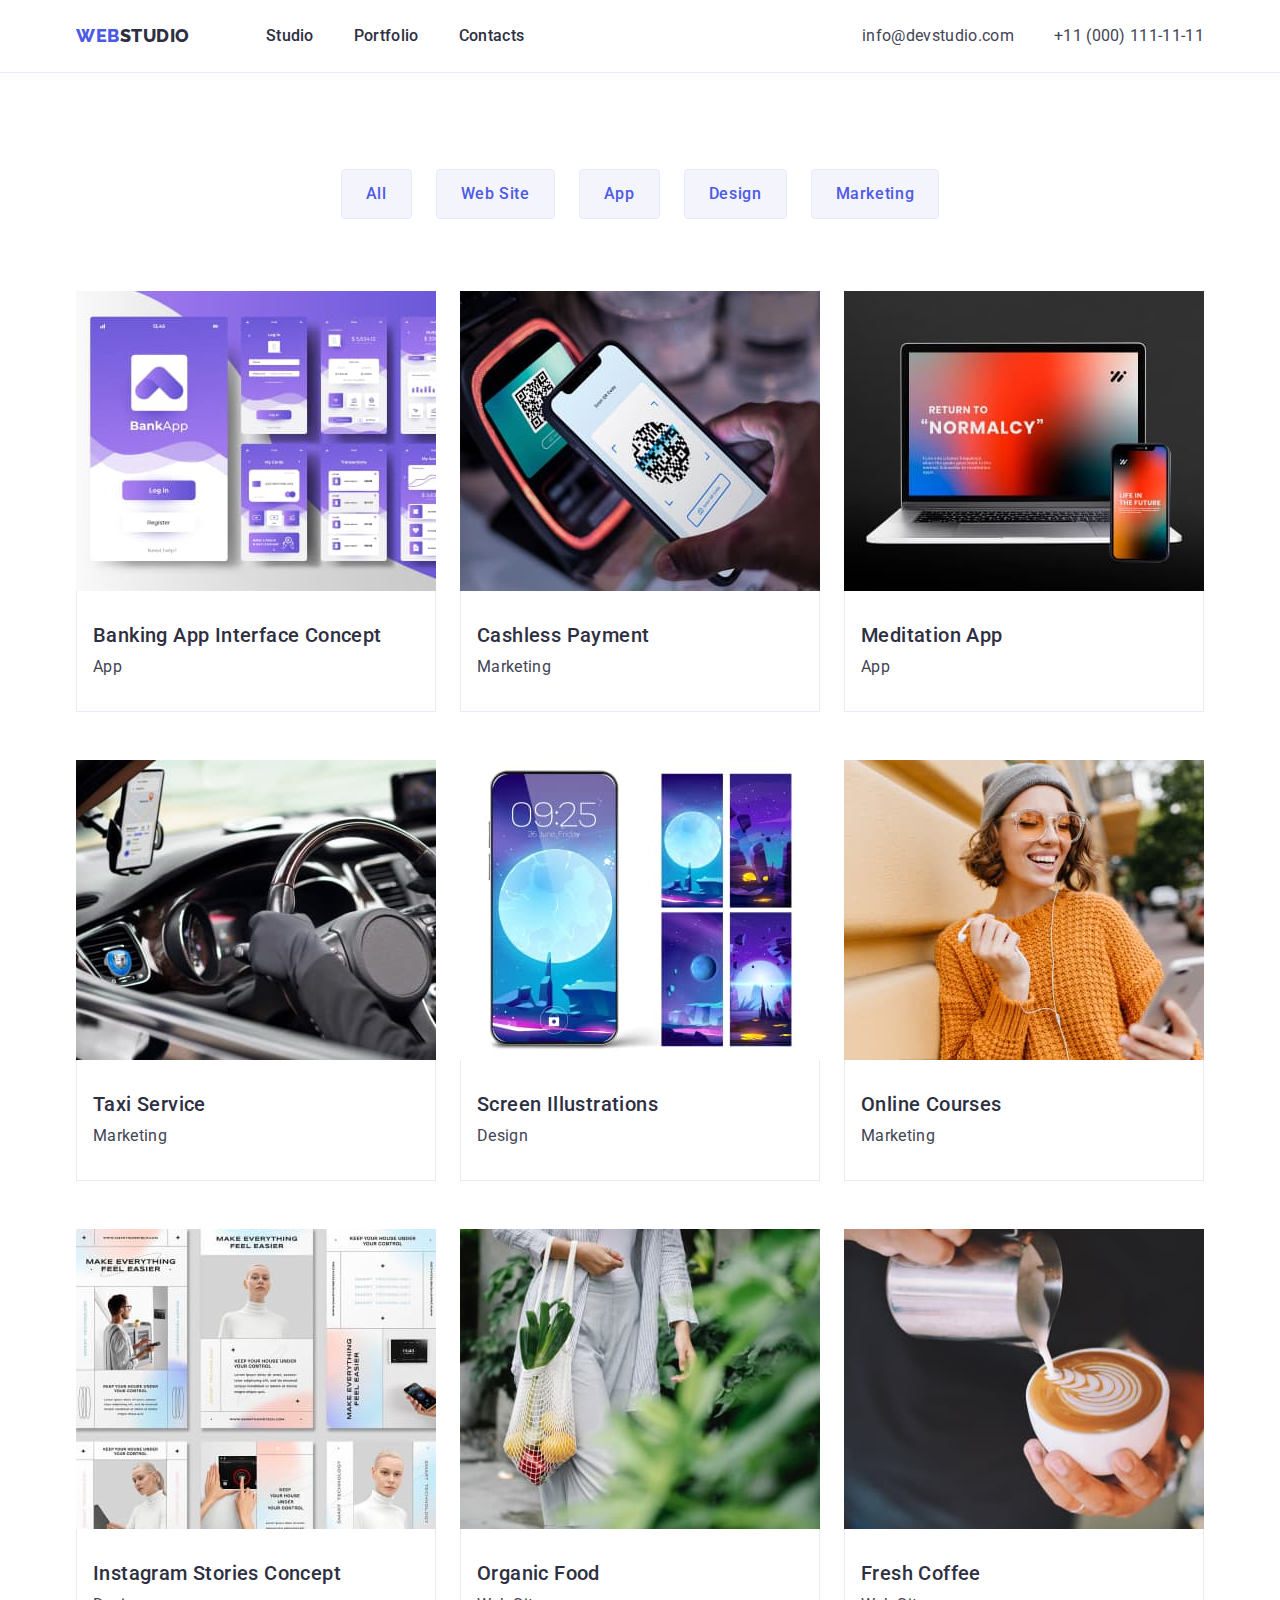
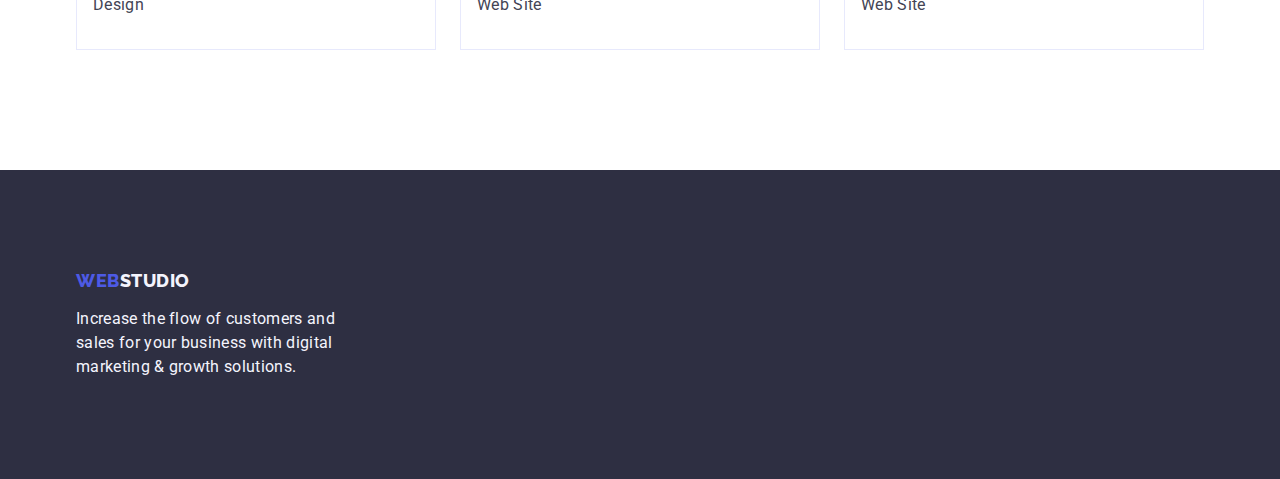
==== portfolio.html @ d69213a2 "hw done 50%" ====
<!DOCTYPE html>
<html lang="en">
  <head>
    <meta charset="UTF-8" />
    <meta name="viewport" content="width=device-width, initial-scale=1.0" />
    <title>Portfolio</title>

    <link rel="preconnect" href="https://fonts.googleapis.com" />
    <link rel="preconnect" href="https://fonts.gstatic.com" crossorigin />
    <link
      href="https://fonts.googleapis.com/css2?family=Raleway:wght@800&family=Roboto:wght@400;500;700;900&display=swap"
      rel="stylesheet"
    />
    <link
      rel="stylesheet"
      href="https://cdn.jsdelivr.net/npm/modern-normalize@2.0.0/modern-normalize.min.css"
    />
    <link rel="stylesheet" href="./css/styles.css" />
  </head>
  <body>
    <header class="header">
      <div class="container header-container">
        <nav class="header-nav">
          <a class="header-logo link" href="./index.html"
            >Web<span class="logo">Studio</span></a
          >
          <ul class="header-list list">
            <li class="header-item">
              <a class="header-link link" href="./index.html">Studio</a>
            </li>
            <li class="header-item">
              <a class="header-link link" href="./portfolio.html">Portfolio</a>
            </li>
            <li class="header-item">
              <a class="header-link link" href="">Contacts</a>
            </li>
          </ul>
        </nav>
        <address class="header-address">
          <ul class="header-contacts list">
            <li class="contacts-item">
              <a class="contacts-link link" href="mailto:info@devstudio.com"
                >info@devstudio.com</a
              >
            </li>
            <li class="contacts-item">
              <a class="contacts-link link" href="tel:+110001111111"
                >+11 (000) 111-11-11</a
              >
            </li>
          </ul>
        </address>
      </div>
    </header>
    <main>
      <section class="portfolio">
        <div class="container">
          <h1 class="visually-hidden">apps</h1>
          <ul class="buttons list">
            <li class="buttons-item">
              <button type="button" class="buttons-element">All</button>
            </li>
            <li class="buttons-item">
              <button type="button" class="buttons-element">Web Site</button>
            </li>
            <li class="buttons-item">
              <button type="button" class="buttons-element">App</button>
            </li>
            <li class="buttons-item">
              <button type="button" class="buttons-element">Design</button>
            </li>
            <li class="buttons-item">
              <button type="button" class="buttons-element">Marketing</button>
            </li>
          </ul>

          <ul class="posters list">
            <li class="posters-item">
              <a href="" class="posters-link link">
                <img
                  src="./images/img1.jpg"
                  alt="asd"
                  width="360"
                  class="posters-foto"
                />
                <div class="posters-div">
                  <h2 class="posters-name">Banking App Interface Concept</h2>
                  <p class="info">App</p>
                </div>
              </a>
            </li>
            <li class="posters-item">
              <a href="" class="posters-link link">
                <img
                  src="./images/img2.jpg"
                  alt="asd"
                  width="360"
                  class="posters-foto"
                />
                <div class="posters-div">
                  <h2 class="posters-name">Cashless Payment</h2>
                  <p class="info">Marketing</p>
                </div>
              </a>
            </li>
            <li class="posters-item">
              <a href="" class="posters-link link">
                <img
                  src="./images/img-3.jpg"
                  alt="asd"
                  width="360"
                  class="posters-foto"
                />
                <div class="posters-div">
                  <h2 class="posters-name">Meditation App</h2>
                  <p class="info">App</p>
                </div>
              </a>
            </li>
            <li class="posters-item">
              <a href="" class="posters-link link">
                <img
                  src="./images/img4.jpg"
                  alt="asd"
                  width="360"
                  class="posters-foto"
                />
                <div class="posters-div">
                  <h2 class="posters-name">Taxi Service</h2>
                  <p class="info">Marketing</p>
                </div>
              </a>
            </li>
            <li class="posters-item">
              <a href="" class="posters-link link">
                <img
                  src="./images/img5.jpg"
                  alt="asd"
                  width="360"
                  class="posters-foto"
                />
                <div class="posters-div">
                  <h2 class="posters-name">Screen Illustrations</h2>
                  <p class="info">Design</p>
                </div>
              </a>
            </li>
            <li class="posters-item">
              <a href="" class="posters-link link">
                <img
                  src="./images/img6.jpg"
                  alt="asd"
                  width="360"
                  class="posters-foto"
                />
                <div class="posters-div">
                  <h2 class="posters-name">Online Courses</h2>
                  <p class="info">Marketing</p>
                </div>
              </a>
            </li>
            <li class="posters-item">
              <a href="" class="posters-link link">
                <img
                  src="./images/img7.jpg"
                  alt="asd"
                  width="360"
                  class="posters-foto"
                />
                <div class="posters-div">
                  <h2 class="posters-name">Instagram Stories Concept</h2>
                  <p class="info">Design</p>
                </div>
              </a>
            </li>
            <li class="posters-item">
              <a href="" class="posters-link link">
                <img
                  src="./images/img8.jpg"
                  alt="asd"
                  width="360"
                  class="posters-foto"
                />
                <div class="posters-div">
                  <h2 class="posters-name">Organic Food</h2>
                  <p class="info">Web Site</p>
                </div>
              </a>
            </li>
            <li class="posters-item">
              <a href="" class="posters-link link">
                <img
                  src="./images/img9.jpg"
                  alt="asd"
                  width="360"
                  class="posters-foto"
                />
                <div class="posters-div">
                  <h2 class="posters-name">Fresh Coffee</h2>
                  <p class="info">Web Site</p>
                </div>
              </a>
            </li>
          </ul>
        </div>
      </section>
    </main>
    <footer class="footer">
      <div class="container">
        <a class="footer-logo link" href="./index.html"
          >Web<span class="log-foter link">Studio</span></a
        >
        <p class="footer-info">
          Increase the flow of customers and sales for your business with
          digital marketing &amp; growth solutions.
        </p>
      </div>
    </footer>
  </body>
</html>
---- css/styles.css ----
:root {
  --color-primary: #434455;
  --color-secondary: #4d5ae5;
  --color-accent: #2e2f42;
  --color-background: #e7e9fc;
  --color-whitee: #ffffff;
  --color-cloud: #f4f4fd;
  --color-hover-haeder: #404bbf;
  --cornflower: #e7e9fc;
  --grey: #2e2f42b2;
}

body {
  font-family: "Roboto", sans-serif;
  color: #434455;
  background-color: var(--color-whitee);
  margin: 0;
}
h1,
h2,
h3,
h4,
h5,
h6,
p {
  margin: 0;
  padding: 0;
}
img {
  max-width: 100%;
  height: auto;
  display: block;
}

.visually-hidden {
  position: absolute;
  width: 1px;
  height: 1px;
  margin: -1px;
  border: 0;
  padding: 0;

  white-space: nowrap;
  clip-path: inset(100%);
  clip: rect(0 0 0 0);
  overflow: hidden;
}
.header {
  border-bottom: 1px solid #e7e9fc;
}
.header-logo {
  color: var(--color-secondary);
  font-family: "Raleway", sans-serif;
  text-transform: uppercase;
  font-weight: 800;
  font-size: 18px;
  letter-spacing: 0.03em;
  line-height: 1.17;
  margin-right: 76px;
  display: inline-block;
}

.link {
  text-decoration: none;
}

.list {
  list-style: none;
  margin: 0;
  padding: 0;
}

.container {
  width: 1158px;
  margin-left: auto;
  margin-right: auto;
  padding-left: 15px;
  padding-right: 15px;
}

.header-container {
  display: flex;
}

.logo {
  color: var(--color-accent);
  font-size: 18px;
  font-family: "Raleway", sans-serif;
  font-weight: 800;
  line-height: 21px;
  letter-spacing: 0.54px;
}

.header-nav {
  bottom: border 1px solid var(--color-background);
  background: var(--color-whitee);
  display: flex;
  align-items: center;
}
.header-list {
  display: flex;
  gap: 40px;
}
.header-link {
  font-size: 16px;
  color: var(--color-accent);
  font-weight: 500;
  line-height: 24px;
  letter-spacing: 0.32px;
  display: inline-block;
  padding-top: 24px;
  padding-bottom: 24px;
}
.header-link:hover,
.header-link:focus {
  color: var(--color-hover-haeder);
}

.header-address {
  font-size: 16px;
  font-style: normal;
  line-height: 24px;
  letter-spacing: 0.02em;
  margin-left: auto;
}
.header-contacts {
  display: flex;
  gap: 40px;
}

.contacts-link {
  color: var(--color-primary);
  display: inline-block;
  padding-top: 24px;
  padding-bottom: 24px;
}

.contacts-link:hover,
.contacts-link:focus {
  color: var(--color-hover-haeder);
}

.solutions {
  background-image: linear-gradient(50deg, rgba(46, 47, 66, 0.7), #2e2f42b2),
    url(/images/people-office1.jpg);
  background-size: cover;
  background-repeat: no-repeat;
  background-position: center;
  background-color: rgba(46, 47, 66, 0.7);

  padding-top: 188px;
  padding-bottom: 188px;
}

.solutions-text {
  max-width: 496px;
  font-size: 56px;
  text-align: center;
  margin-left: auto;
  margin-right: auto;
  margin-bottom: 48px;

  letter-spacing: 0.02em;
  color: var(--color-whitee);
  line-height: 1.07;
}

.solutions-button {
  background-color: var(--color-secondary);
  font-family: "Roboto", sans-serif;
  font-weight: 500;
  font-size: 16px;
  line-height: 1.5;
  letter-spacing: 0.04em;
  color: var(--color-whitee);
  cursor: pointer;
  padding: 16px 32px;
  margin-left: auto;
  margin-right: auto;
  display: block;
  min-width: 169px;
  height: 56px;
  border: none;
  border-radius: 4px;
}

.solutions-button:hover,
.solutions-button:focus {
  background-color: #404bbf;
}
.design {
  padding-top: 120px;
  padding-bottom: 120px;
}
.design-sv {
  width: 264px;
  height: 122px;
  border-radius: 4px;
  background: var(--color-cloud);
  display: flex;
  align-items: center;
  justify-content: center;
}
.design-svg {
}
.design-list {
  display: flex;
  gap: 24px;
}
.design-item {
  width: calc((100% - 72px) / 4);
}
.design-tittle {
  color: var(--color-accent);
  font-size: 20px;
  font-family: "Roboto", sans-serif;
  letter-spacing: 0.02em;
  font-weight: 500;
  line-height: 1.2;
  margin-bottom: 8px;
}

.design-info {
  color: var(--color-primary);
  font-size: 16px;
  font-family: "Roboto", sans-serif;
  line-height: 1.5;
  letter-spacing: 0.02em;
}

.foto {
  padding-bottom: 120px;
}
.foto-list {
  display: flex;
  gap: 24px;
}
.foto-item {
  width: calc((100% - 48px) / 3);
}
.foto-question {
  color: var(--color-accent);
  text-align: center;
  font-size: 36px;
  font-weight: 700;
  line-height: 1.11;
  letter-spacing: 0.72px;
  text-transform: capitalize;
  margin-bottom: 72px;
}

.team {
  background-color: #f4f4fd;
  padding-bottom: 120px;
  padding-top: 120px;
}
.team-list {
  display: flex;
  gap: 24px;
}
.team-item {
  background-color: #ffffff;
  width: calc((100% - 72px) / 4);
  border-radius: 0px 0px 4px 4px;

  box-shadow: 0px 2px 1px 0px rgba(46, 47, 66, 0.08),
    0px 1px 1px 0px rgba(46, 47, 66, 0.16),
    0px 1px 6px 0px rgba(46, 47, 66, 0.08);
}
.team-tittle {
  font-size: 36px;
  font-weight: 700;
  line-height: 1.11;
  letter-spacing: 0.72px;
  text-transform: capitalize;
  text-align: center;
  color: var(--color-accent);
  margin-bottom: 72px;
}
.team-div {
  padding: 32px 16px;
}
.team-name {
  color: var(--color-accent);
  font-weight: 500;
  font-size: 20px;
  line-height: 1.2;
  letter-spacing: 0.02em;
  margin-bottom: 8px;
  text-align: center;
}

.team-info {
  color: var(--color-primary);
  font-weight: 500;
  font-size: 16px;
  line-height: 1.5;
  letter-spacing: 0.02em;
  text-align: center;
  margin-bottom: 8px;
}
.socials {
  display: flex;
  justify-content: center;
  gap: 24px;
  list-style-type: none;
  justify-content: flex-end;
}
.socials-item {
}
.socials-link {
  display: block;
  width: 40px;
  height: 40px;
  border-radius: 50%;
  background-color: var(--color-secondary);
}
.footer {
  background: var(--color-accent);
  padding-top: 100px;
  padding-bottom: 100px;
}

.footer-logo {
  color: var(--color-secondary);
  font-size: 18px;
  font-family: "Raleway", sans-serif;
  letter-spacing: 0.03em;
  font-weight: 800;
  text-transform: uppercase;
  line-height: 1.17;
  display: inline-block;
  margin-bottom: 16px;
}

.log-foter {
  color: var(--color-cloud);
  font-family: "Raleway", sans-serif;
  font-weight: 800;
  line-height: 1.17px;
  letter-spacing: 0.54px;
  text-transform: uppercase;
}

.footer-info {
  color: var(--color-cloud);
  font-size: 16px;
  width: 264px;

  line-height: 1.5;
  letter-spacing: 0.02em;
}

/* portfolio css */
.portfolio {
  padding-top: 96px;
  padding-bottom: 120px;
}
.buttons {
  display: flex;
  gap: 24px;
  justify-content: center;
  margin-bottom: 72px;
}

.buttons-element {
  font-family: "Roboto", sans-serif;
  font-weight: 500;
  font-size: 16px;
  line-height: 1.5;
  letter-spacing: 0.04em;
  color: var(--color-secondary);
  background-color: var(--color-cloud);
  cursor: pointer;
  padding: 12px 24px;
  border-radius: 4px;
  border: 1px solid var(--cornflower);
}

.buttons-element:hover,
.buttons-element:focus {
  border: 1px solid transparent;
  color: #ffffff;
  background-color: #404bbf;
}
.posters {
  display: flex;
  row-gap: 48px;
  column-gap: 24px;
  flex-wrap: wrap;
}
.posters-item {
  width: calc((100% - 48px) / 3);
}
.posters-div {
  padding: 32px 16px;
  border: 1px solid var(--cornflower);
  border-top: none;
}

.posters-name {
  color: var(--color-accent);
  font-size: 20px;
  font-weight: 500;
  line-height: 24px;
  letter-spacing: 0.4px;
  margin-bottom: 8px;
}

.info {
  color: var(--color-primary);
  font-size: 16px;
  font-weight: 400;
  line-height: 24px;
  letter-spacing: 0.32px;
}
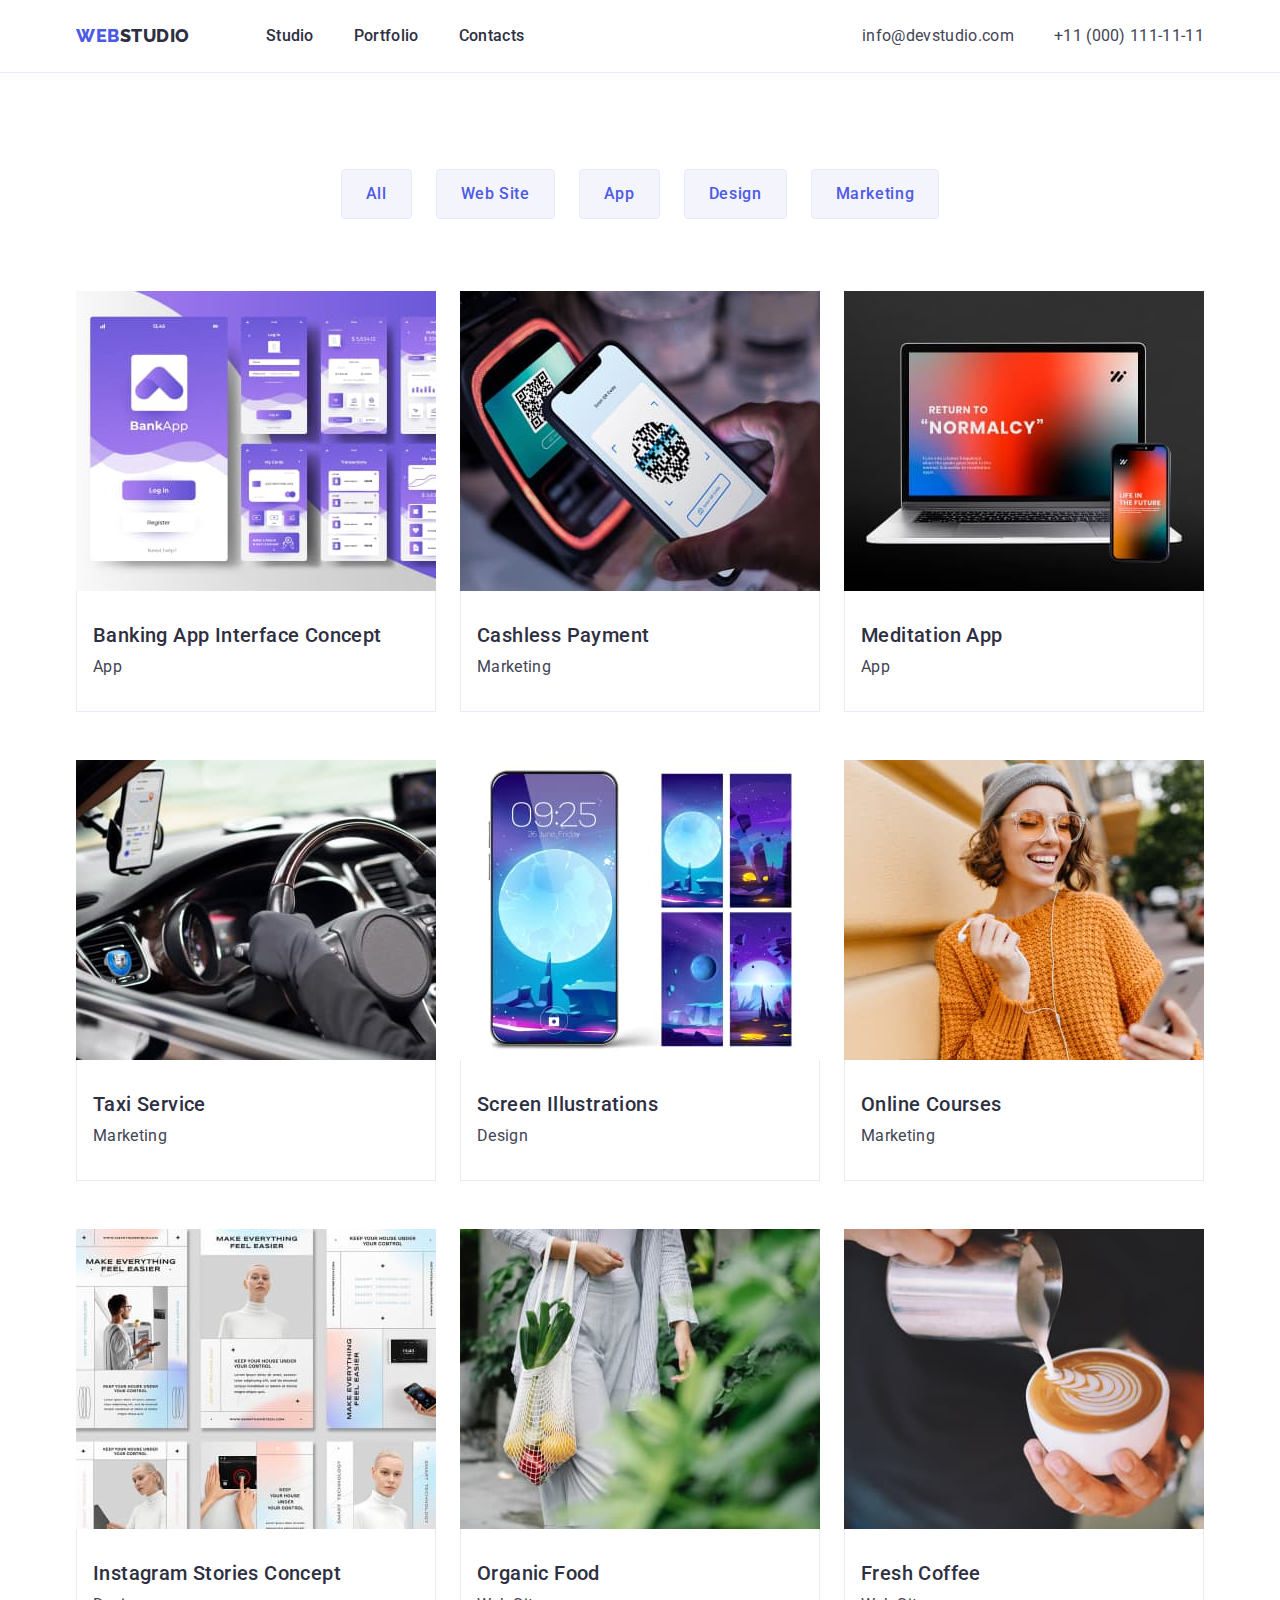
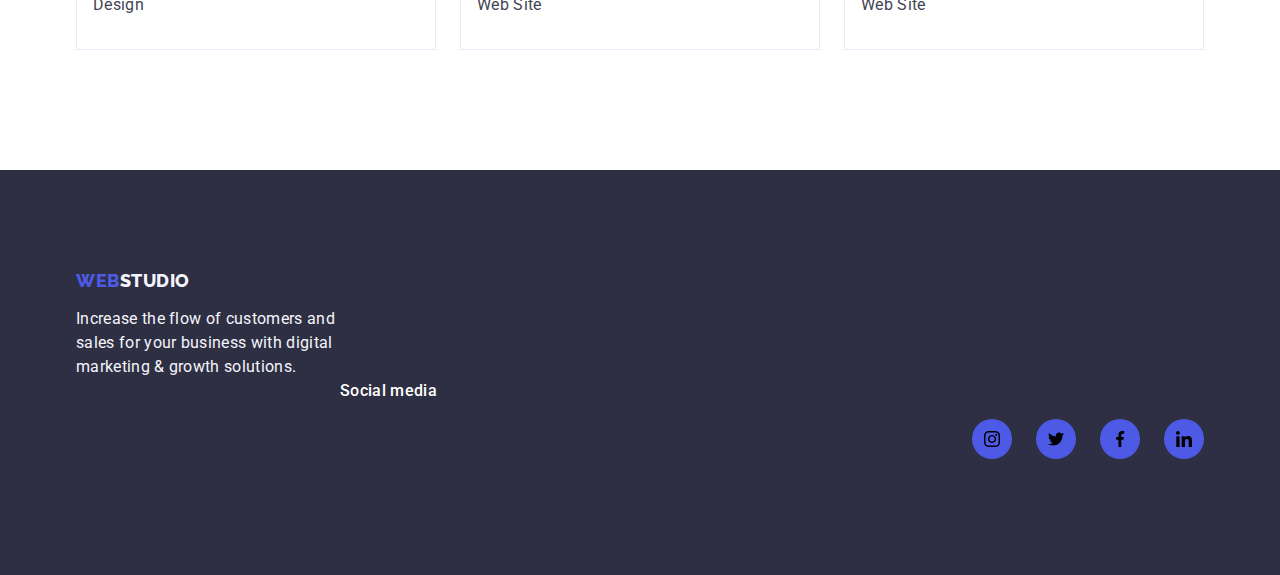
==== commit 742bba0a: "fix footer" ====
--- a/portfolio.html
+++ b/portfolio.html
@@ -214,6 +214,37 @@
           Increase the flow of customers and sales for your business with
           digital marketing &amp; growth solutions.
         </p>
+        <h2 class="Social-footer">Social media</h2>
+        <ul class="socials">
+          <li class="socials-item">
+            <a href="" class="socials-link"
+              ><svg class="socials-svg" width="16" hight="16">
+                <use href="./images/icons.svg#icon-instagram-2"></use>
+              </svg>
+            </a>
+          </li>
+          <li class="socials-item">
+            <a href="" class="socials-link"
+              ><svg class="socials-svg" width="16" hight="16">
+                <use href="./images/icons.svg#icon-twitter-1"></use>
+              </svg>
+            </a>
+          </li>
+          <li class="socials-item">
+            <a href="" class="socials-link"
+              ><svg class="socials-svg" width="16" hight="16">
+                <use href="./images/icons.svg#icon-facebook-1"></use>
+              </svg>
+            </a>
+          </li>
+          <li class="socials-item">
+            <a href="" class="socials-link">
+              <svg class="socials-svg" width="16" hight="16">
+                <use href="./images/icons.svg#icon-linkedin-1"></use>
+              </svg>
+            </a>
+          </li>
+        </ul>
       </div>
     </footer>
   </body>
--- a/css/styles.css
+++ b/css/styles.css
@@ -142,7 +142,7 @@
 
 .solutions {
   background-image: linear-gradient(50deg, rgba(46, 47, 66, 0.7), #2e2f42b2),
-    url(/images/people-office1.jpg);
+    url(../images/people-office1.jpg);
   background-size: cover;
   background-repeat: no-repeat;
   background-position: center;
@@ -309,11 +309,36 @@
 .socials-item {
 }
 .socials-link {
-  display: block;
+  display: flex;
+  justify-content: center;
+  align-items: center;
   width: 40px;
   height: 40px;
   border-radius: 50%;
   background-color: var(--color-secondary);
+}
+
+.customers-l {
+  width: 1440px;
+  height: 320px;
+  list-style-type: none;
+  gap: 24px;
+  display: flex;
+  justify-content: center;
+  justify-content: flex-end;
+}
+.Customers-name {
+  text-align: center;
+  font-size: 36px;
+  font-style: normal;
+  font-weight: 700;
+  line-height: 40px;
+  letter-spacing: 0.72px;
+  text-transform: capitalize;
+  margin-top: 120px;
+}
+.customers-iteam {
+  display: inline-block;
 }
 .footer {
   background: var(--color-accent);
@@ -350,7 +375,16 @@
   line-height: 1.5;
   letter-spacing: 0.02em;
 }
-
+.Social-footer {
+  display: inline-flex;
+  color: #fff;
+  margin-left: 264px;
+  font-size: 16px;
+
+  font-weight: 500;
+  line-height: 24px;
+  letter-spacing: 0.32px;
+}
 /* portfolio css */
 .portfolio {
   padding-top: 96px;
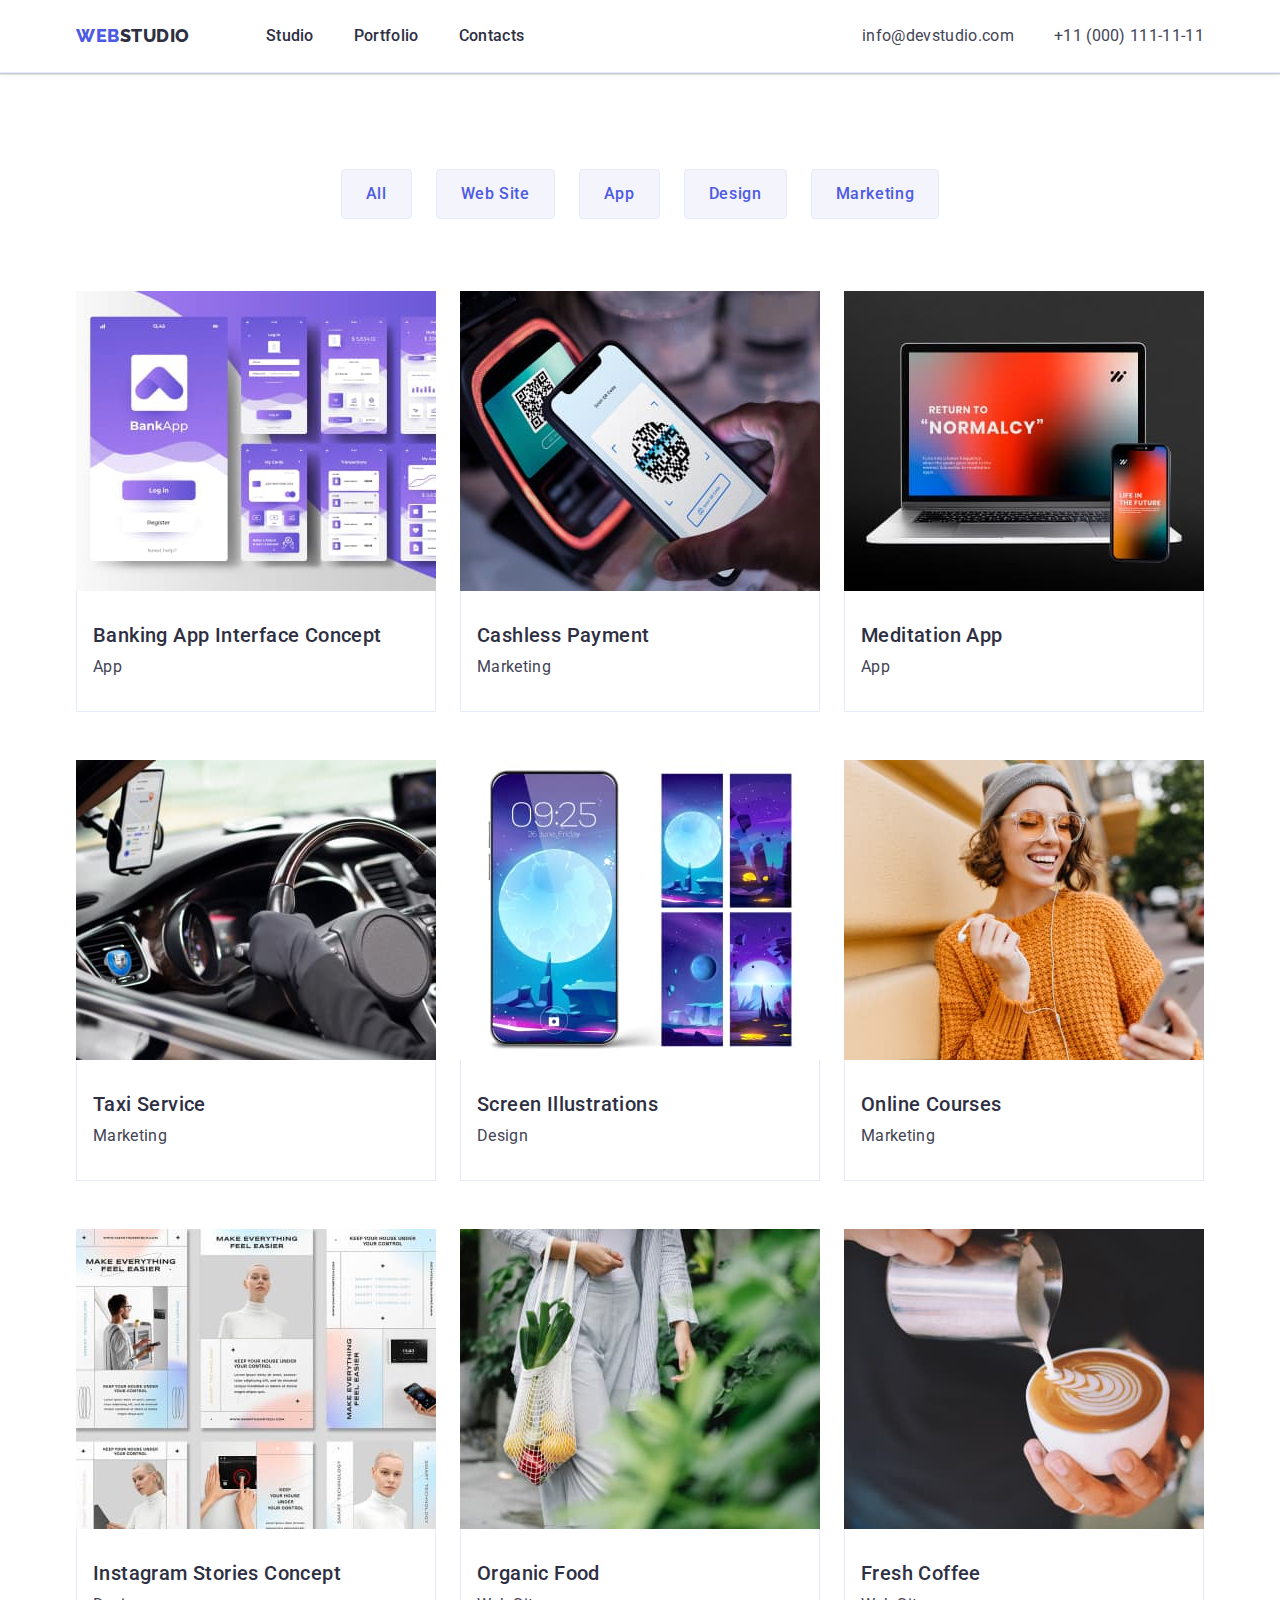
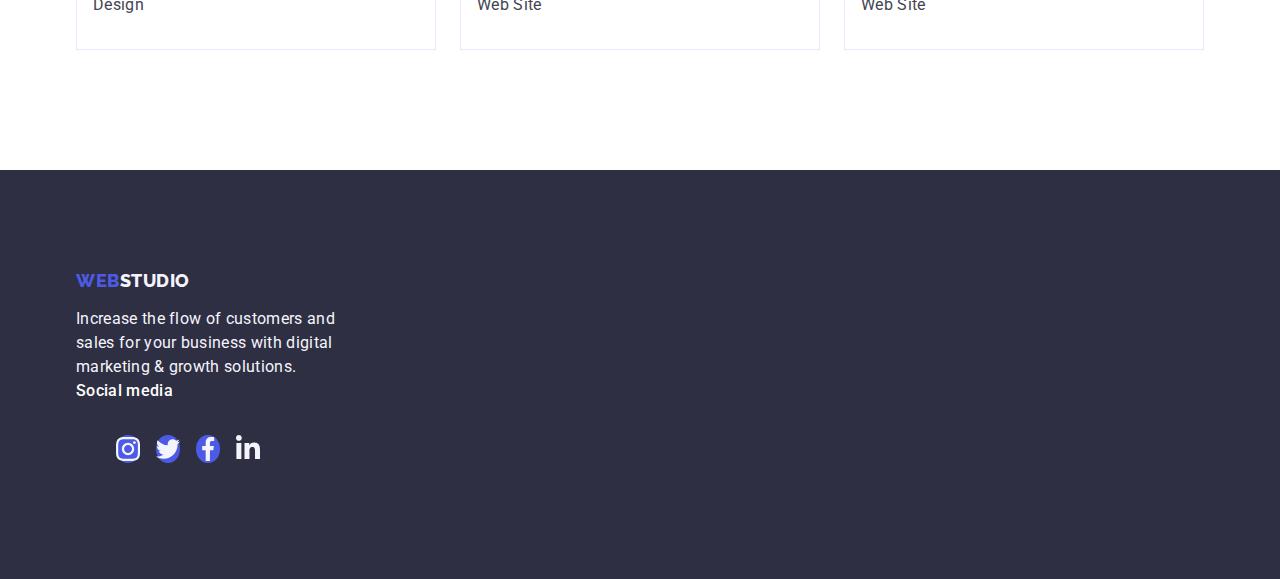
==== commit 7ac0f46c: "fix footer portfolio" ====
--- a/portfolio.html
+++ b/portfolio.html
@@ -206,45 +206,49 @@
       </section>
     </main>
     <footer class="footer">
-      <div class="container">
-        <a class="footer-logo link" href="./index.html"
-          >Web<span class="log-foter link">Studio</span></a
-        >
-        <p class="footer-info">
-          Increase the flow of customers and sales for your business with
-          digital marketing &amp; growth solutions.
-        </p>
-        <h2 class="Social-footer">Social media</h2>
-        <ul class="socials">
-          <li class="socials-item">
-            <a href="" class="socials-link"
-              ><svg class="socials-svg" width="16" hight="16">
-                <use href="./images/icons.svg#icon-instagram-2"></use>
-              </svg>
-            </a>
-          </li>
-          <li class="socials-item">
-            <a href="" class="socials-link"
-              ><svg class="socials-svg" width="16" hight="16">
-                <use href="./images/icons.svg#icon-twitter-1"></use>
-              </svg>
-            </a>
-          </li>
-          <li class="socials-item">
-            <a href="" class="socials-link"
-              ><svg class="socials-svg" width="16" hight="16">
-                <use href="./images/icons.svg#icon-facebook-1"></use>
-              </svg>
-            </a>
-          </li>
-          <li class="socials-item">
-            <a href="" class="socials-link">
-              <svg class="socials-svg" width="16" hight="16">
-                <use href="./images/icons.svg#icon-linkedin-1"></use>
-              </svg>
-            </a>
-          </li>
-        </ul>
+      <div class="footer-container container">
+        <div class="footer-logo-div">
+          <a class="footer-logo link" href="./index.html"
+            >Web<span class="log-foter link">Studio</span></a
+          >
+          <p class="footer-info">
+            Increase the flow of customers and sales for your business with
+            digital marketing &amp; growth solutions.
+          </p>
+        </div>
+        <div class="Social-footer-div">
+          <p class="Social-footer">Social media</p>
+          <ul class="socials-footer-list">
+            <li class="socials-footer-item">
+              <a href="" class="socials-footer-link"
+                ><svg class="socials-svg-footer" width="24" height="24">
+                  <use href="./images/icons.svg#icon-instagram-2"></use>
+                </svg>
+              </a>
+            </li>
+            <li class="socials-footer-item">
+              <a href="" class="socials-footer-link"
+                ><svg class="socials-svg-footer" width="24" height="24">
+                  <use href="./images/icons.svg#icon-twitter-1"></use>
+                </svg>
+              </a>
+            </li>
+            <li class="socials-footer-item">
+              <a href="" class="socials-footer-link"
+                ><svg class="socials-svg-footer" width="24" height="24">
+                  <use href="./images/icons.svg#icon-facebook-1"></use>
+                </svg>
+              </a>
+            </li>
+            <li class="socials-footer-item">
+              <a href="" class="socials-footer-footer-link">
+                <svg class="socials-svg-footer" width="24" height="24">
+                  <use href="./images/icons.svg#icon-linkedin-1"></use>
+                </svg>
+              </a>
+            </li>
+          </ul>
+        </div>
       </div>
     </footer>
   </body>
--- a/css/styles.css
+++ b/css/styles.css
@@ -8,6 +8,7 @@
   --color-hover-haeder: #404bbf;
   --cornflower: #e7e9fc;
   --grey: #2e2f42b2;
+  --color-rust: #8e8f99;
 }
 
 body {
@@ -47,6 +48,8 @@
 }
 .header {
   border-bottom: 1px solid #e7e9fc;
+  box-shadow: 0px 2px 1px rgba(46, 47, 66, 0.08),
+    0px 1px 1px rgba(46, 47, 66, 0.16), 0px 1px 6px rgba(46, 47, 66, 0.08);
 }
 .header-logo {
   color: var(--color-secondary);
@@ -141,12 +144,13 @@
 }
 
 .solutions {
-  background-image: linear-gradient(50deg, rgba(46, 47, 66, 0.7), #2e2f42b2),
+  background-image: linear-gradient(rgba(46, 47, 66, 0.7), #2e2f42b2),
     url(../images/people-office1.jpg);
   background-size: cover;
   background-repeat: no-repeat;
   background-position: center;
   background-color: rgba(46, 47, 66, 0.7);
+  max-width: 1440px;
 
   padding-top: 188px;
   padding-bottom: 188px;
@@ -194,14 +198,16 @@
 }
 .design-sv {
   width: 264px;
-  height: 122px;
+  height: 112px;
   border-radius: 4px;
   background: var(--color-cloud);
   display: flex;
   align-items: center;
   justify-content: center;
-}
-.design-svg {
+  margin-bottom: 8px;
+}
+.socials-svg {
+  fill: var(--color-cloud);
 }
 .design-list {
   display: flex;
@@ -304,7 +310,7 @@
   justify-content: center;
   gap: 24px;
   list-style-type: none;
-  justify-content: flex-end;
+  justify-content: center;
 }
 .socials-item {
 }
@@ -317,7 +323,10 @@
   border-radius: 50%;
   background-color: var(--color-secondary);
 }
-
+.socials-link:hover,
+.socials-link:focus {
+  background-color: #404bbf;
+}
 .customers-l {
   width: 1440px;
   height: 320px;
@@ -326,24 +335,48 @@
   display: flex;
   justify-content: center;
   justify-content: flex-end;
+  padding-top: 120px;
+  padding-bottom: 120px;
 }
 .Customers-name {
   text-align: center;
   font-size: 36px;
   font-style: normal;
   font-weight: 700;
-  line-height: 40px;
+  line-height: 1.11;
   letter-spacing: 0.72px;
   text-transform: capitalize;
-  margin-top: 120px;
+  margin-bottom: 72px;
+  color: var(--color-accent);
 }
 .customers-iteam {
   display: inline-block;
+  height: 88px;
+}
+.customers-link {
+  width: 100%;
+  height: 100%;
+  border: 1px solid #8e8f99;
+  border-radius: 4px;
+  display: flex;
+  align-items: center;
+  justify-content: center;
+  color: var(--color-rust);
+}
+.customers-link :hover,
+.customers-link :focus {
+  background-color: #404bbf;
 }
 .footer {
   background: var(--color-accent);
   padding-top: 100px;
   padding-bottom: 100px;
+}
+.footer-container {
+  align-items: baseline;
+}
+.footer-logo-div {
+  margin-right: 120px;
 }
 
 .footer-logo {
@@ -377,14 +410,39 @@
 }
 .Social-footer {
   display: inline-flex;
-  color: #fff;
-  margin-left: 264px;
-  font-size: 16px;
-
-  font-weight: 500;
-  line-height: 24px;
-  letter-spacing: 0.32px;
-}
+  color: var(--color-whitee);
+  margin-bottom: 16px;
+  font-size: 16px;
+
+  font-weight: 500;
+  line-height: 1.5;
+  letter-spacing: 0.02em;
+}
+.socials-footer-list {
+  display: flex;
+  gap: 16px;
+}
+.socials-footer-item {
+  display: flex;
+  gap: 16px;
+}
+.socials-footer-link {
+  width: 100%;
+  height: 100%;
+  background-color: var(--color-secondary);
+  border-radius: 50%;
+  display: flex;
+  align-items: center;
+  justify-content: center;
+}
+.socials-footer-item .socials-footer-footer-link:hover,
+.socials-footer-item .socials-footer-footer-link:focus {
+  background-color: #31d0aa;
+}
+.socials-svg-footer {
+  fill: var(--color-cloud);
+}
+
 /* portfolio css */
 .portfolio {
   padding-top: 96px;
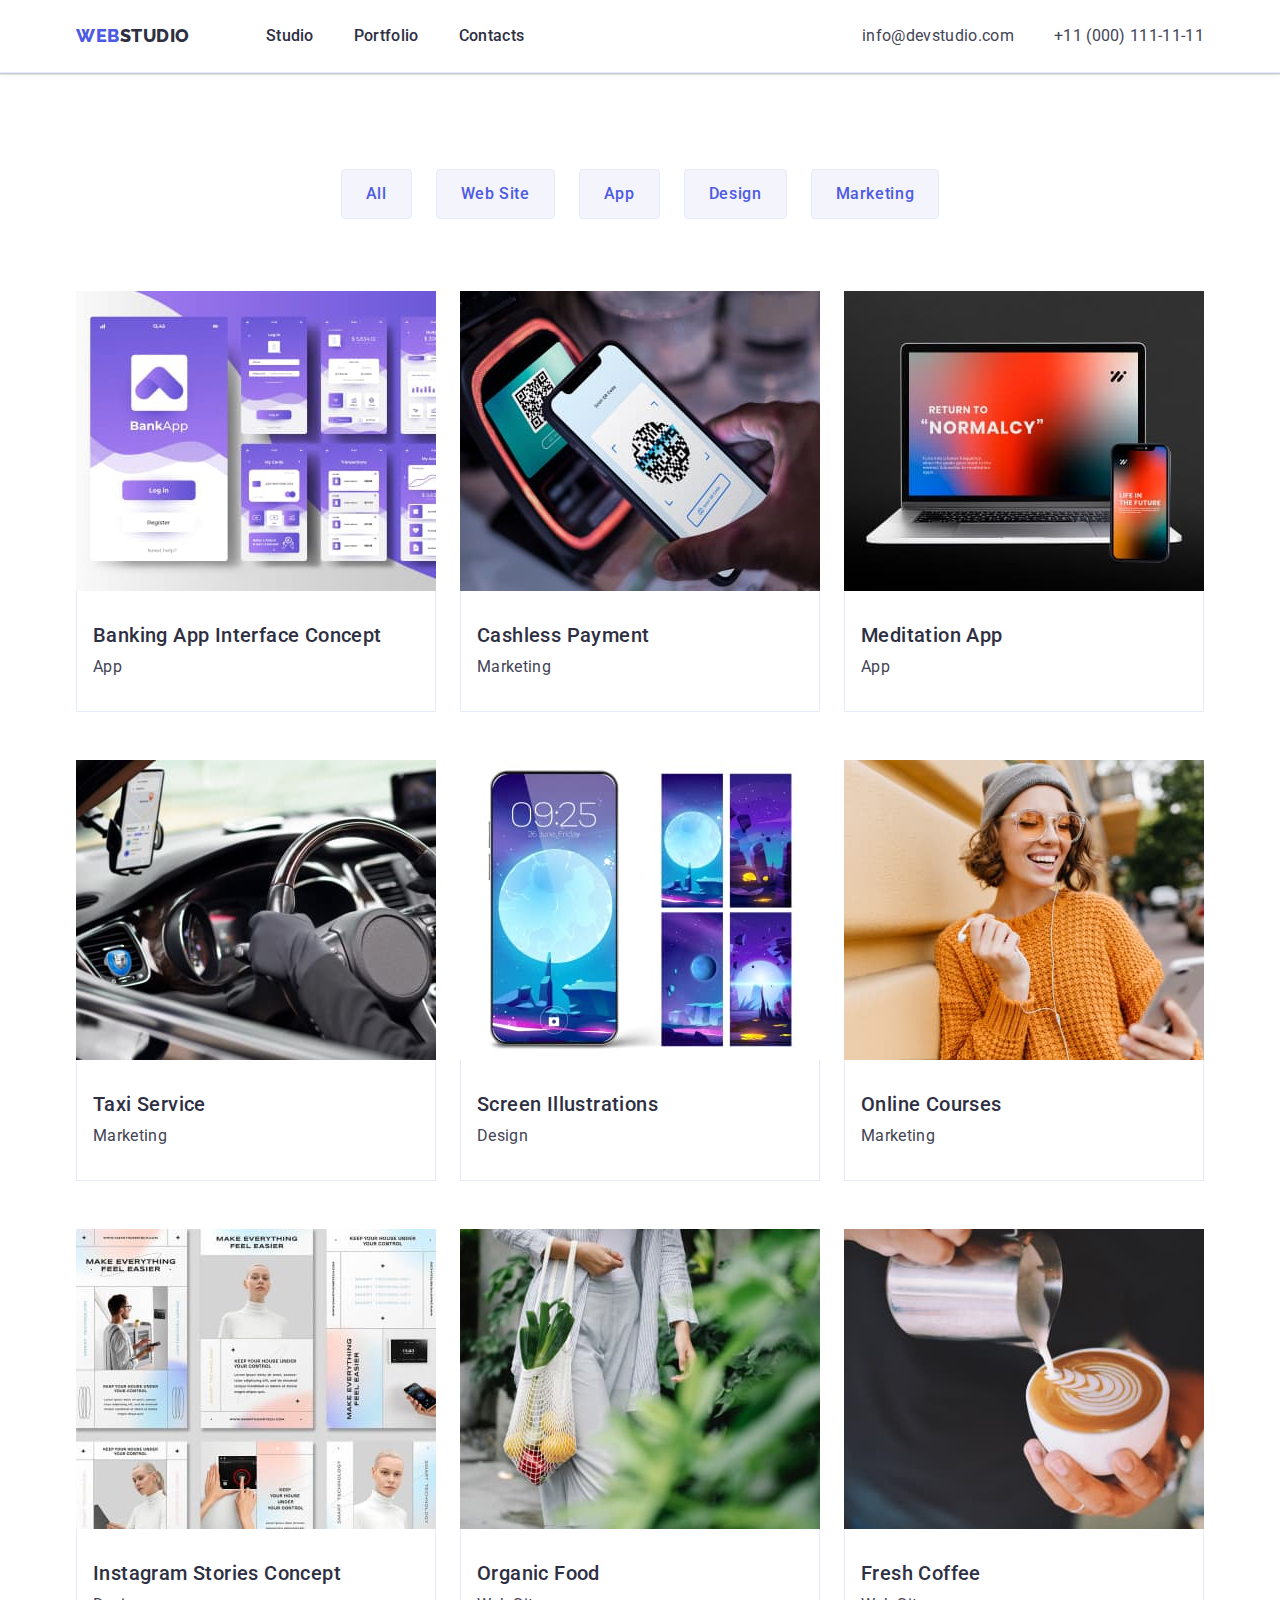
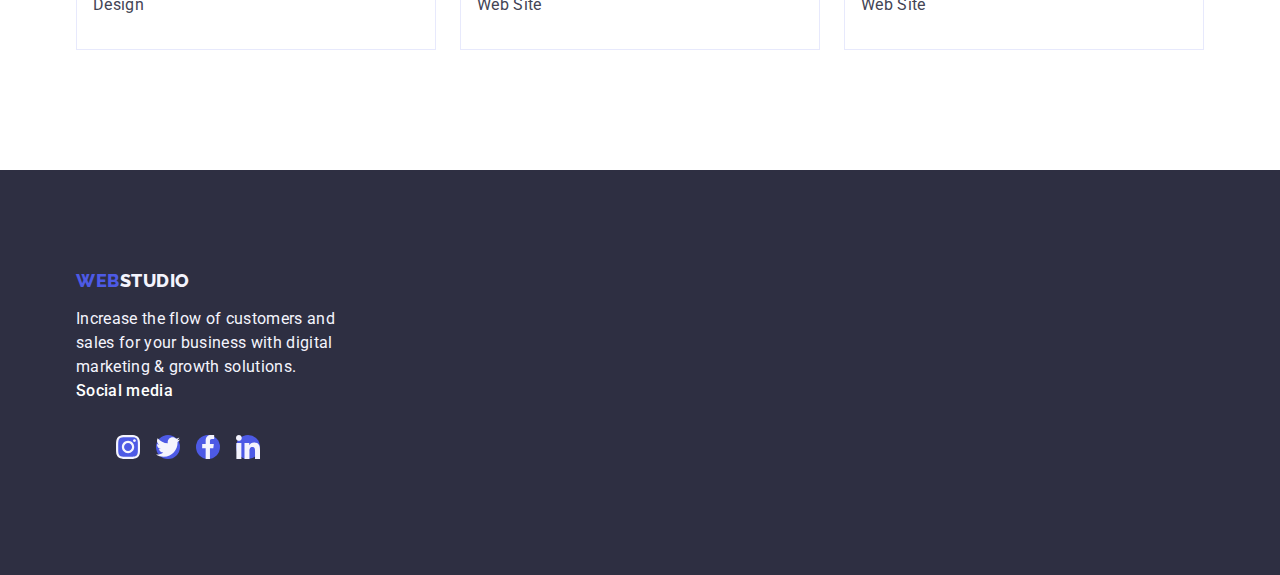
==== commit 9f1800ce: "1231231231231" ====
--- a/portfolio.html
+++ b/portfolio.html
@@ -241,7 +241,7 @@
               </a>
             </li>
             <li class="socials-footer-item">
-              <a href="" class="socials-footer-footer-link">
+              <a href="" class="socials-footer-link">
                 <svg class="socials-svg-footer" width="24" height="24">
                   <use href="./images/icons.svg#icon-linkedin-1"></use>
                 </svg>
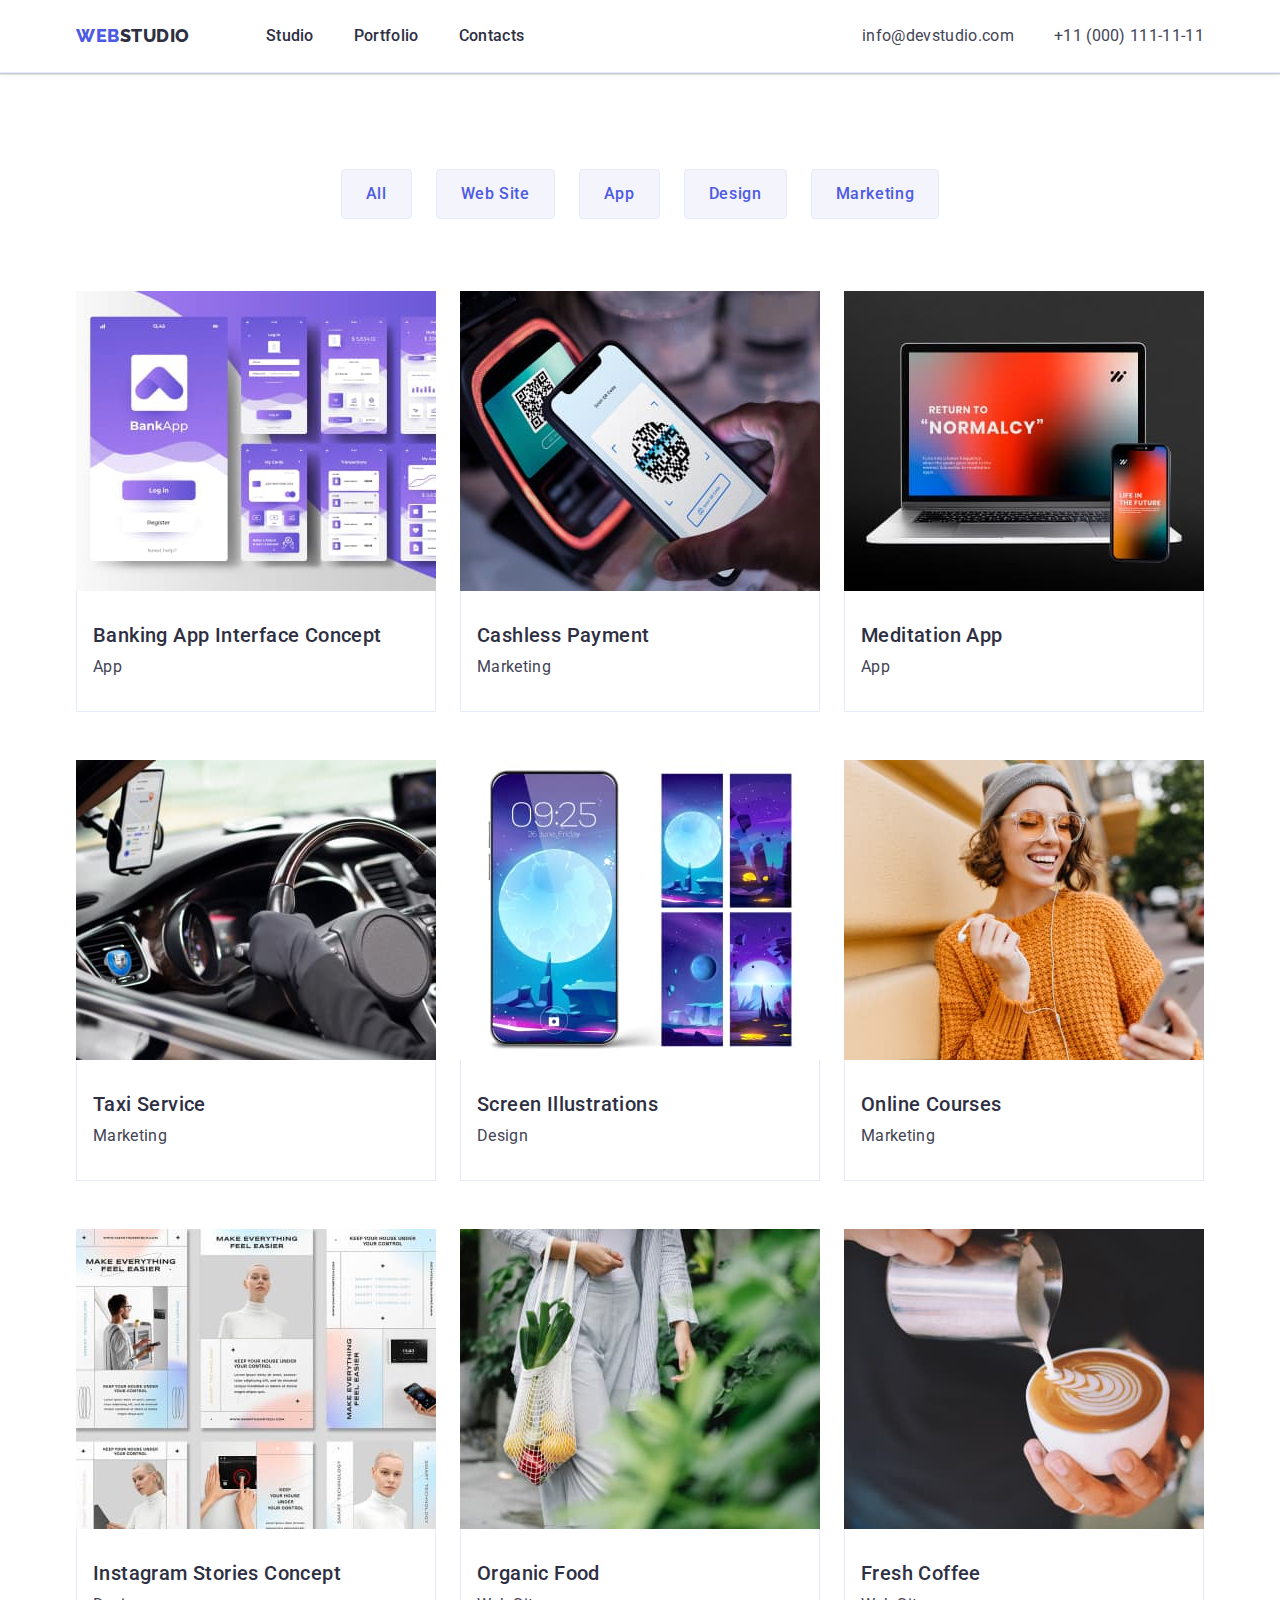
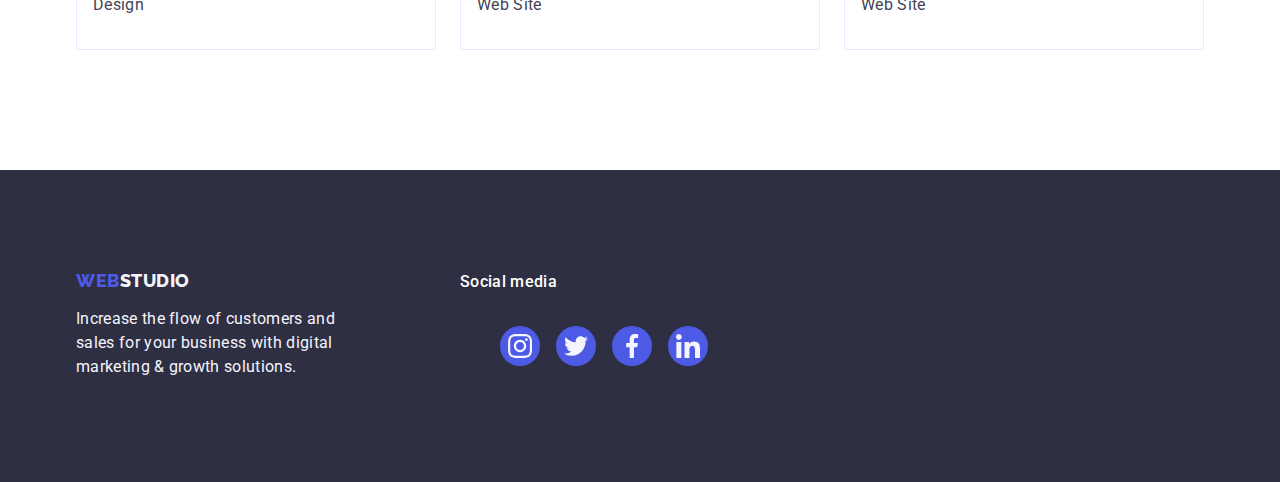
==== commit 94270942: "123123213" ====
--- a/portfolio.html
+++ b/portfolio.html
@@ -216,8 +216,8 @@
             digital marketing &amp; growth solutions.
           </p>
         </div>
-        <div class="Social-footer-div">
-          <p class="Social-footer">Social media</p>
+        <div class="social-footer-div">
+          <p class="social-footer-p">Social media</p>
           <ul class="socials-footer-list">
             <li class="socials-footer-item">
               <a href="" class="socials-footer-link"
--- a/css/styles.css
+++ b/css/styles.css
@@ -312,8 +312,7 @@
   list-style-type: none;
   justify-content: center;
 }
-.socials-item {
-}
+
 .socials-link {
   display: flex;
   justify-content: center;
@@ -352,6 +351,7 @@
 .customers-iteam {
   display: inline-block;
   height: 88px;
+  width: calc((100% - 120px) / 6);
 }
 .customers-link {
   width: 100%;
@@ -365,7 +365,11 @@
 }
 .customers-link :hover,
 .customers-link :focus {
-  background-color: #404bbf;
+  border-color: #404bbf;
+  color: #404bbf;
+}
+.customers-svg {
+  fill: currentColor;
 }
 .footer {
   background: var(--color-accent);
@@ -374,6 +378,7 @@
 }
 .footer-container {
   align-items: baseline;
+  display: flex;
 }
 .footer-logo-div {
   margin-right: 120px;
@@ -408,7 +413,7 @@
   line-height: 1.5;
   letter-spacing: 0.02em;
 }
-.Social-footer {
+.social-footer-p {
   display: inline-flex;
   color: var(--color-whitee);
   margin-bottom: 16px;
@@ -425,6 +430,8 @@
 .socials-footer-item {
   display: flex;
   gap: 16px;
+  width: 40px;
+  height: 40px;
 }
 .socials-footer-link {
   width: 100%;
@@ -435,8 +442,8 @@
   align-items: center;
   justify-content: center;
 }
-.socials-footer-item .socials-footer-footer-link:hover,
-.socials-footer-item .socials-footer-footer-link:focus {
+.socials-footer-item .socials-footer-link:hover,
+.socials-footer-item .socials-footer-link:focus {
   background-color: #31d0aa;
 }
 .socials-svg-footer {
@@ -474,6 +481,8 @@
   border: 1px solid transparent;
   color: #ffffff;
   background-color: #404bbf;
+  box-shadow: 0px 3px 1px rgba(0, 0, 0, 0.1), 0px 2px 1px rgba(0, 0, 0, 0.08),
+    0px 2px 2px rgba(0, 0, 0, 0.12);
 }
 .posters {
   display: flex;
@@ -483,6 +492,12 @@
 }
 .posters-item {
   width: calc((100% - 48px) / 3);
+  display: block;
+}
+.posters-link :hover,
+.posters-link:focus {
+  box-shadow: 0px 1px 6px rgba(46, 47, 66, 0.08),
+    0px 1px 1px rgba(46, 47, 66, 0.16), 0px 2px 1px rgba(46, 47, 66, 0.08);
 }
 .posters-div {
   padding: 32px 16px;
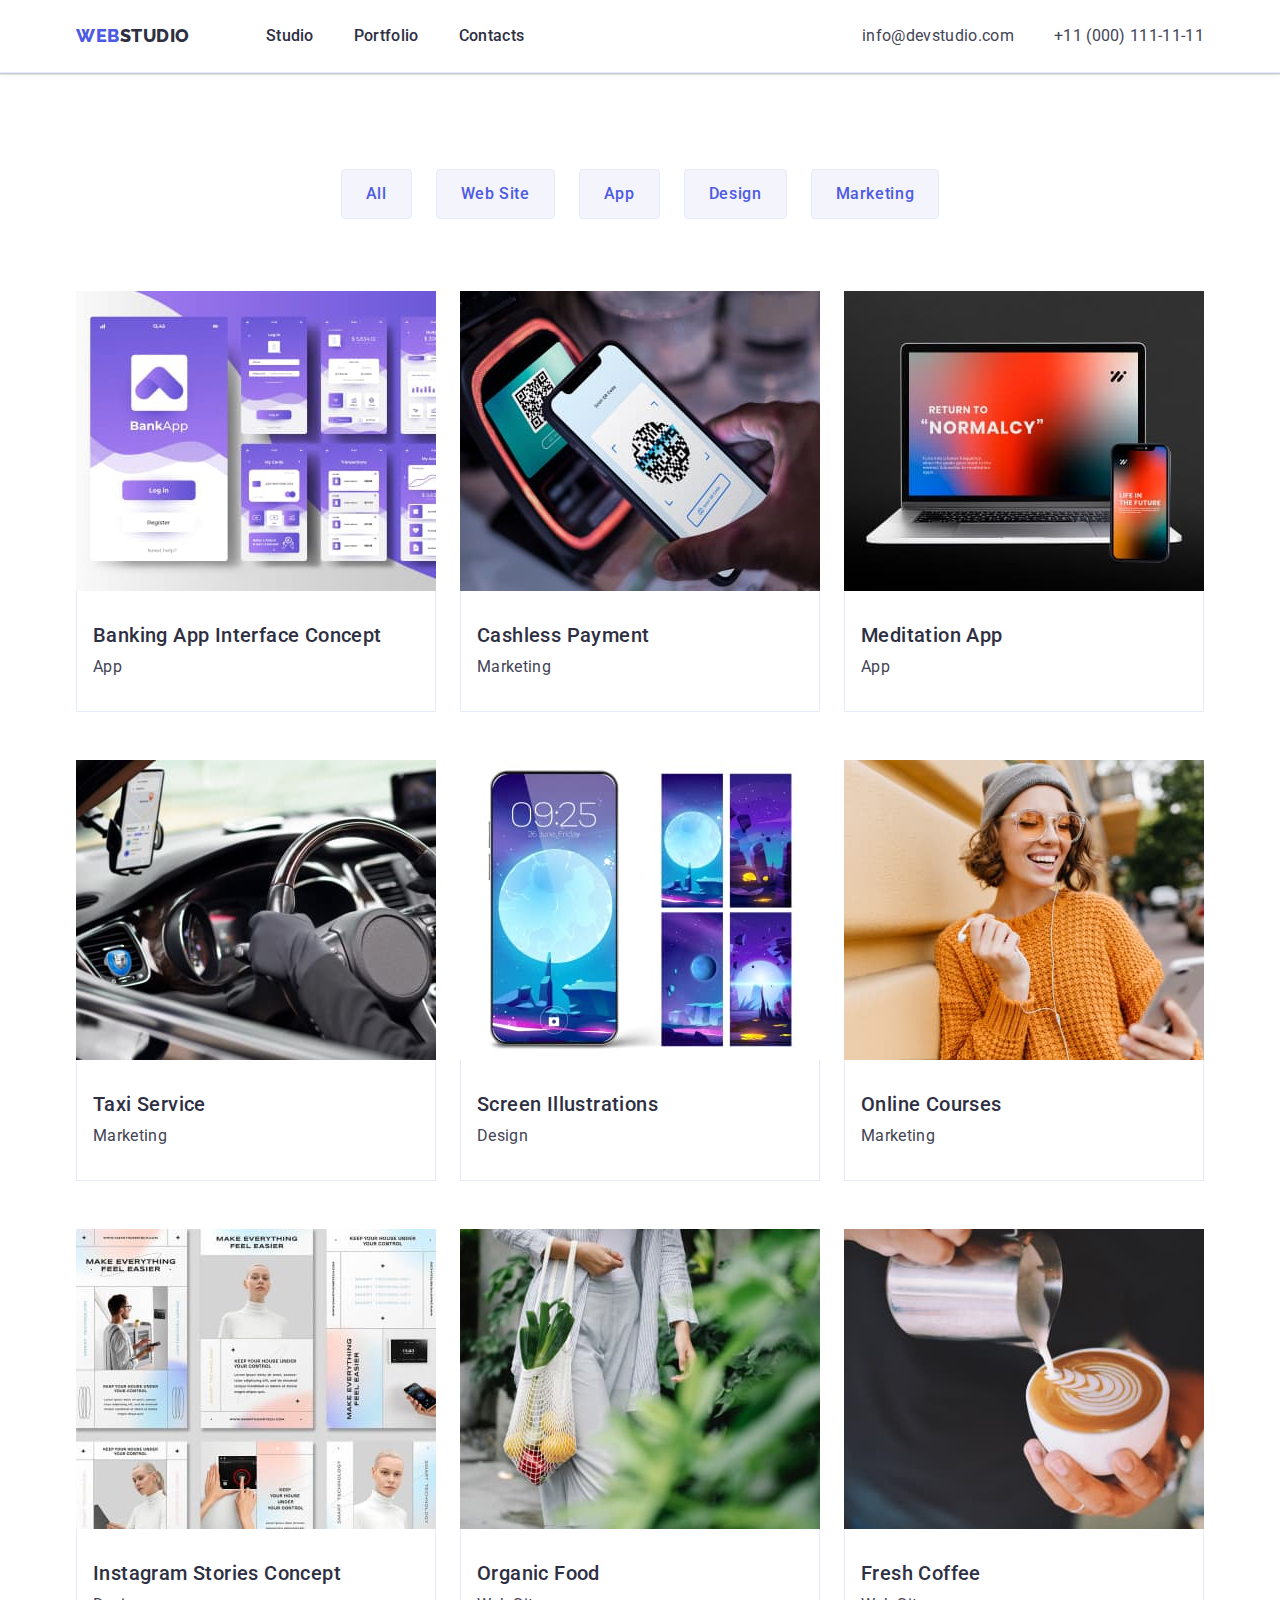
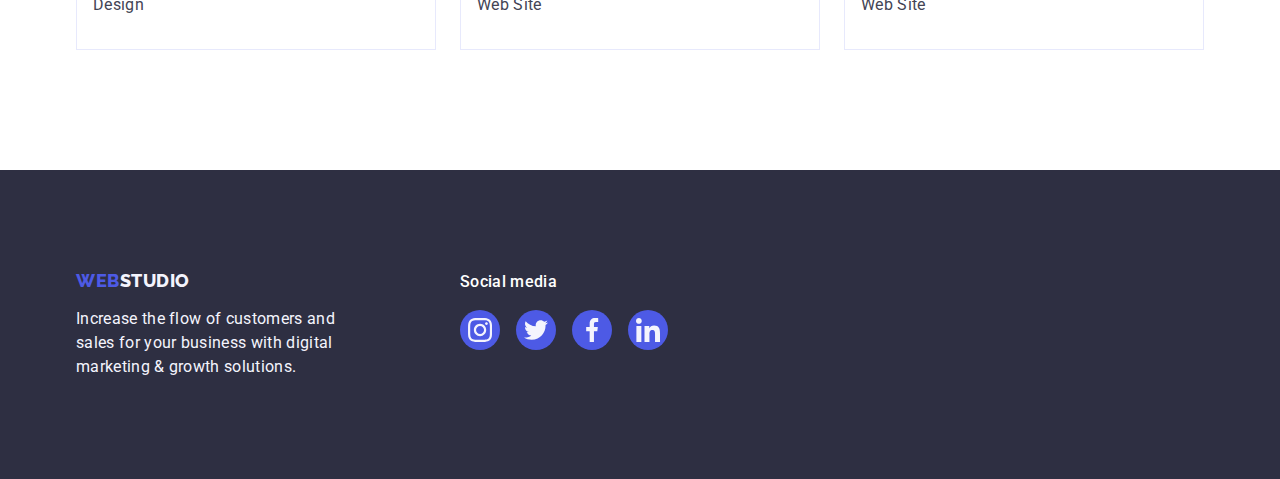
==== commit 2186848d: "1231231311111" ====
--- a/portfolio.html
+++ b/portfolio.html
@@ -218,7 +218,7 @@
         </div>
         <div class="social-footer-div">
           <p class="social-footer-p">Social media</p>
-          <ul class="socials-footer-list">
+          <ul class="socials-footer-list list">
             <li class="socials-footer-item">
               <a href="" class="socials-footer-link"
                 ><svg class="socials-svg-footer" width="24" height="24">
--- a/css/styles.css
+++ b/css/styles.css
@@ -15,7 +15,6 @@
   font-family: "Roboto", sans-serif;
   color: #434455;
   background-color: var(--color-whitee);
-  margin: 0;
 }
 h1,
 h2,
@@ -144,13 +143,17 @@
 }
 
 .solutions {
-  background-image: linear-gradient(rgba(46, 47, 66, 0.7), #2e2f42b2),
+  background-image: linear-gradient(
+      rgba(46, 47, 66, 0.7),
+      rgba(46, 47, 66, 0.7)
+    ),
     url(../images/people-office1.jpg);
   background-size: cover;
   background-repeat: no-repeat;
   background-position: center;
   background-color: rgba(46, 47, 66, 0.7);
   max-width: 1440px;
+  margin: 0 auto;
 
   padding-top: 188px;
   padding-bottom: 188px;
@@ -326,18 +329,17 @@
 .socials-link:focus {
   background-color: #404bbf;
 }
+.customers {
+  padding-top: 120px;
+  padding-bottom: 120px;
+}
 .customers-l {
-  width: 1440px;
-  height: 320px;
   list-style-type: none;
   gap: 24px;
   display: flex;
   justify-content: center;
-  justify-content: flex-end;
-  padding-top: 120px;
-  padding-bottom: 120px;
-}
-.Customers-name {
+}
+.customers-name {
   text-align: center;
   font-size: 36px;
   font-style: normal;
@@ -349,9 +351,8 @@
   color: var(--color-accent);
 }
 .customers-iteam {
-  display: inline-block;
+  width: calc((100% - 120px) / 6);
   height: 88px;
-  width: calc((100% - 120px) / 6);
 }
 .customers-link {
   width: 100%;
@@ -363,8 +364,8 @@
   justify-content: center;
   color: var(--color-rust);
 }
-.customers-link :hover,
-.customers-link :focus {
+.customers-link:hover,
+.customers-link:focus {
   border-color: #404bbf;
   color: #404bbf;
 }
@@ -494,7 +495,10 @@
   width: calc((100% - 48px) / 3);
   display: block;
 }
-.posters-link :hover,
+.posters-link {
+  display: block;
+}
+.posters-link:hover,
 .posters-link:focus {
   box-shadow: 0px 1px 6px rgba(46, 47, 66, 0.08),
     0px 1px 1px rgba(46, 47, 66, 0.16), 0px 2px 1px rgba(46, 47, 66, 0.08);
